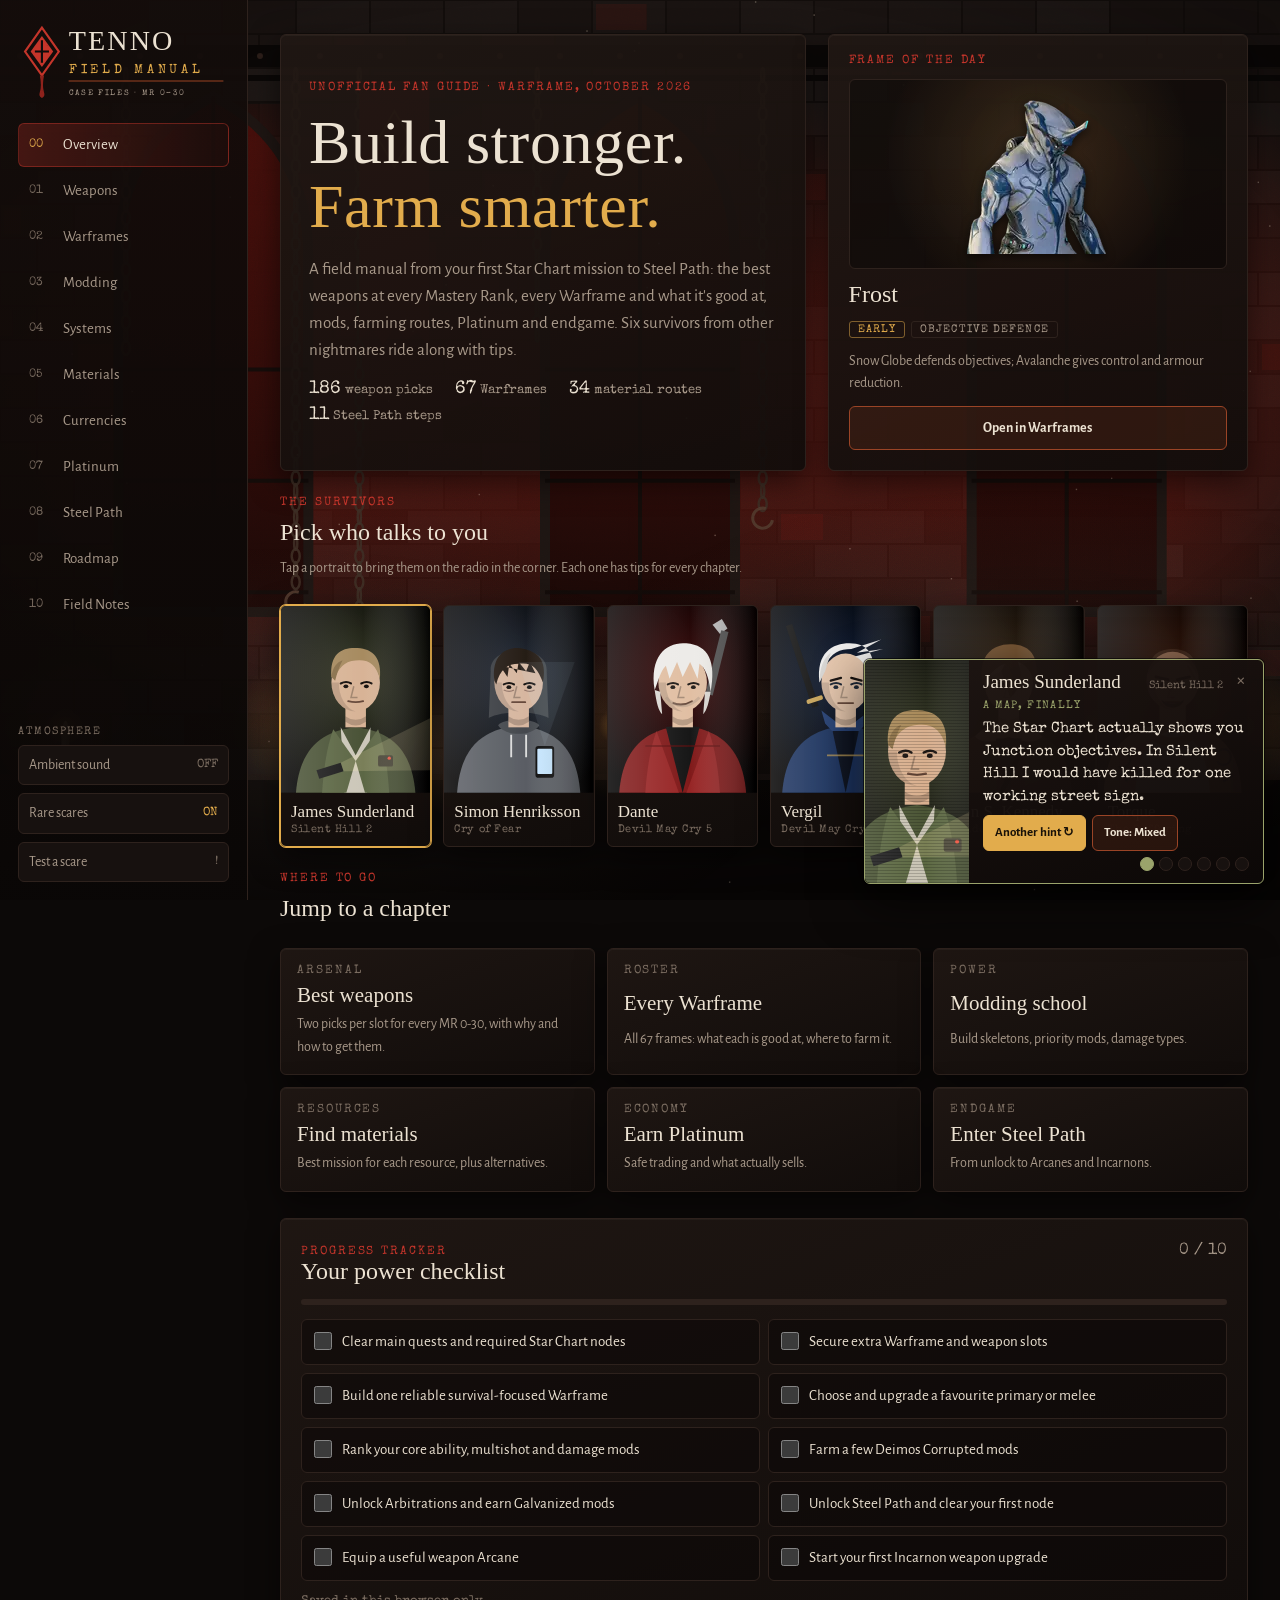
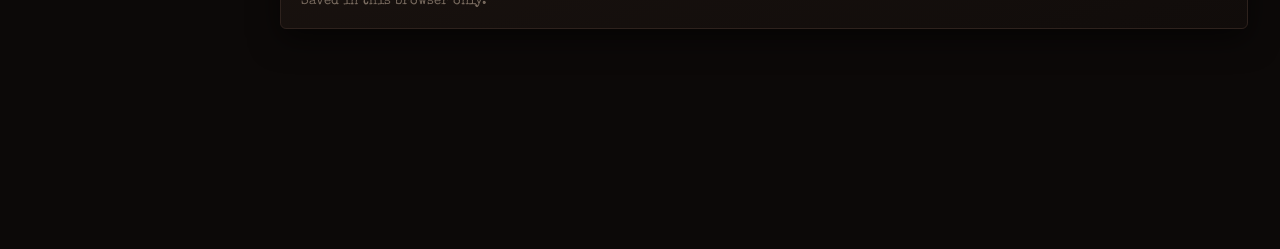
==== warframe-guide/tenno-field-manual.html @ d8891ba5 "Add Tenno Field Manual: horror-themed Warframe guide website Built from the "Warframe Best Weapon Sp" ====
<!doctype html>
<html lang="en">
<head>
<meta charset="utf-8">
<meta name="viewport" content="width=device-width, initial-scale=1, viewport-fit=cover">
<title>Tenno Field Manual</title>
<meta name="claude:viewport-fit-sides" content="cover">
<meta name="description" content="Unofficial horror-themed Warframe guide: best weapons for every Mastery Rank, every Warframe, modding, farming, Platinum and Steel Path, with tips from six survival-horror companions.">
<meta name="theme-color" content="#0c0908">
<link rel="preconnect" href="https://fonts.googleapis.com">
<link rel="preconnect" href="https://fonts.gstatic.com" crossorigin>
<link rel="stylesheet" href="https://fonts.googleapis.com/css2?family=Alegreya+Sans:wght@400;500;700&family=IM+Fell+English+SC&family=Special+Elite&display=swap">
<style>
/* Layout: a sanatorium case file. Fixed sidebar of chapter tabs on desktop, sticky chapter strip on phones,
   painted canvas room behind everything, and a companion "radio" in the bottom-right corner.
   Deliberately single-theme (dark horror), so every colour is set explicitly here. */
:root {
  color-scheme: dark;
  --void: #0c0908;          /* page ground */
  --ash: #17110f;           /* panels */
  --ash-2: #211814;         /* raised panels */
  --soot: #2e221d;          /* borders on panels */
  --bone: #ece2d2;          /* main text */
  --fog: #a8998a;           /* secondary text */
  --dim: #7b6d61;           /* captions */
  --rust: #9a4426;          /* structure, rules */
  --blood: #c4352b;         /* alarms, active states */
  --lamp: #e2ac4c;          /* flashlight amber: the one bold accent */
  --lamp-ink: #1a1208;      /* text on lamp */
  --shadow: rgba(0, 0, 0, .55);
  --display: "IM Fell English SC", "IM Fell English", Georgia, "Times New Roman", serif;
  --memo: "Special Elite", "Courier Prime", "Courier New", monospace;
  --body: "Alegreya Sans", "Gill Sans", "Trebuchet MS", system-ui, sans-serif;
  --radius: 6px;
  --side: 248px;
}

* { box-sizing: border-box; }
html { scroll-behavior: smooth; background: var(--void); }
body {
  margin: 0;
  background: var(--void);
  color: var(--bone);
  font: 16px/1.6 var(--body);
  -webkit-font-smoothing: antialiased;
  overflow-x: hidden;
}
body::before { content: ""; position: fixed; inset: 0 0 auto; height: env(safe-area-inset-top, 0px); z-index: 60; background: var(--void); }
a { color: var(--lamp); text-underline-offset: 3px; }
a:hover { color: var(--bone); }
button, input, select { font: inherit; color: inherit; }
button { cursor: pointer; }
:focus-visible { outline: 2px solid var(--lamp); outline-offset: 3px; }
h1, h2, h3 { text-wrap: balance; margin: 0; font-weight: 400; }
p { margin: 0; }
img { max-width: 100%; }

/* ---------- atmosphere layers ---------- */
#room { position: fixed; inset: 0; width: 100%; height: 100%; z-index: 0; display: block; }
.fog, .grain, .vignette { position: fixed; inset: 0; pointer-events: none; z-index: 1; }
.fog {
  background:
    radial-gradient(60% 35% at 20% 85%, rgba(150, 130, 115, .10), transparent 70%),
    radial-gradient(50% 30% at 80% 75%, rgba(150, 130, 115, .08), transparent 70%);
  animation: drift 38s ease-in-out infinite alternate;
}
.grain {
  opacity: .14; mix-blend-mode: overlay;
  background-image: url("data:image/svg+xml;utf8,<svg xmlns='http://www.w3.org/2000/svg' width='160' height='160'><filter id='n'><feTurbulence type='fractalNoise' baseFrequency='.85' numOctaves='3' stitchTiles='stitch'/></filter><rect width='160' height='160' filter='url(%23n)'/></svg>");
  animation: grain 1.2s steps(4) infinite;
}
.vignette { background: radial-gradient(120% 90% at 50% 40%, transparent 45%, rgba(0, 0, 0, .78) 100%); }
body[data-flicker="on"] .vignette { animation: flicker 9s infinite; }
@keyframes drift { from { transform: translateX(-3%); } to { transform: translateX(3%); } }
@keyframes grain { 0% { transform: translate(0, 0); } 25% { transform: translate(-6px, 4px); } 50% { transform: translate(5px, -5px); } 75% { transform: translate(-3px, -7px); } 100% { transform: translate(0, 0); } }
@keyframes flicker { 0%, 92%, 100% { opacity: 1; } 93% { opacity: .55; } 94% { opacity: 1; } 96% { opacity: .7; } }

/* ---------- shell ---------- */
.shell { position: relative; z-index: 2; min-height: 100vh; }
.sidebar {
  position: fixed; top: 0; bottom: 0; left: 0; width: var(--side); z-index: 30;
  padding: calc(22px + env(safe-area-inset-top, 0px)) 18px calc(18px + env(safe-area-inset-bottom, 0px)) max(18px, env(safe-area-inset-left, 0px));
  background: linear-gradient(180deg, rgba(20, 13, 11, .94), rgba(10, 7, 6, .96));
  border-right: 1px solid var(--soot);
  display: flex; flex-direction: column; gap: 18px; overflow-y: auto;
}
.logo { display: block; text-decoration: none; color: var(--bone); }
.logo svg { display: block; width: 100%; height: auto; }
.chapters { display: flex; flex-direction: column; gap: 2px; }
.chapter {
  display: grid; grid-template-columns: 26px 1fr; align-items: center; gap: 8px;
  padding: 9px 10px; border: 1px solid transparent; border-radius: var(--radius);
  background: transparent; color: var(--fog); text-align: left; font-size: 15px;
}
.chapter .no { font: 12px var(--memo); color: var(--dim); }
.chapter:hover { color: var(--bone); background: rgba(154, 68, 38, .12); }
.chapter[aria-current="page"] { color: var(--bone); background: linear-gradient(90deg, rgba(196, 53, 43, .28), rgba(196, 53, 43, .04)); border-color: rgba(196, 53, 43, .45); }
.chapter[aria-current="page"] .no { color: var(--lamp); }
.controls { margin-top: auto; display: grid; gap: 8px; }
.controls .label { font: 11px var(--memo); letter-spacing: .14em; text-transform: uppercase; color: var(--dim); }
.toggle {
  display: flex; justify-content: space-between; align-items: center; gap: 10px;
  padding: 8px 10px; border: 1px solid var(--soot); border-radius: var(--radius); background: var(--ash); color: var(--fog); font-size: 14px;
}
.toggle b { font: 12px var(--memo); color: var(--dim); }
.toggle[aria-pressed="true"] b { color: var(--lamp); }
.toggle:hover { border-color: var(--rust); color: var(--bone); }

.topbar { display: none; }
main {
  margin-left: var(--side);
  padding-block: 34px 220px;
  padding-left: max(32px, env(safe-area-inset-left, 0px));
  padding-right: max(32px, env(safe-area-inset-right, 0px));
}
.page { max-width: 1080px; margin: 0 auto; }
.view { display: grid; gap: 26px; animation: rise .35s ease both; }
.view[hidden] { display: none !important; }
@keyframes rise { from { opacity: .4; transform: translateY(6px); } to { opacity: 1; transform: none; } }

/* ---------- type ---------- */
.case { font: 12px var(--memo); letter-spacing: .16em; text-transform: uppercase; color: var(--blood); }
.title { font: 400 clamp(32px, 4.6vw, 52px)/1.04 var(--display); letter-spacing: .01em; }
.lede { max-width: 66ch; color: var(--fog); font-size: 17px; }
.head { display: grid; gap: 10px; }
h3.sub { font: 400 24px/1.15 var(--display); }
.memo { font-family: var(--memo); }
.muted { color: var(--fog); }
.small { font-size: 14px; }

/* ---------- surfaces ---------- */
.panel {
  background: linear-gradient(160deg, rgba(33, 24, 20, .92), rgba(18, 13, 11, .94));
  border: 1px solid var(--soot); border-radius: var(--radius);
  box-shadow: 0 10px 30px var(--shadow), inset 0 1px 0 rgba(255, 240, 220, .04);
}
.note {
  padding: 14px 16px; border-left: 3px solid var(--blood); background: rgba(196, 53, 43, .09); color: var(--bone);
  border-radius: 0 var(--radius) var(--radius) 0; font-size: 15px;
}
.note b { color: var(--lamp); font-weight: 600; }
.grid { display: grid; gap: 14px; grid-template-columns: repeat(auto-fill, minmax(min(100%, 300px), 1fr)); }
.grid.two { grid-template-columns: repeat(auto-fill, minmax(min(100%, 420px), 1fr)); }
.card { padding: 18px; display: grid; gap: 8px; align-content: start; min-width: 0; }
.card h3 { font: 400 21px/1.2 var(--display); }
.card p { color: var(--fog); font-size: 15px; }
.card p b { color: var(--bone); font-weight: 600; }
.chip {
  justify-self: start; display: inline-block; padding: 2px 8px; border: 1px solid var(--soot); border-radius: 3px;
  font: 11px var(--memo); letter-spacing: .1em; text-transform: uppercase; color: var(--fog); white-space: nowrap;
}
.chip.lamp { border-color: rgba(226, 172, 76, .5); color: var(--lamp); }
.chip.blood { border-color: rgba(196, 53, 43, .6); color: #f08a7f; }
.card-top { display: flex; gap: 12px; align-items: center; min-width: 0; }
.card-top > div { min-width: 0; display: grid; gap: 4px; }
.art {
  flex: none; width: 64px; height: 64px; border-radius: var(--radius); display: grid; place-items: center;
  background: radial-gradient(circle at 50% 40%, rgba(226, 172, 76, .14), rgba(0, 0, 0, .35) 70%); border: 1px solid var(--soot); overflow: hidden;
}
.art img { width: 100%; height: 100%; object-fit: contain; filter: drop-shadow(0 3px 5px rgba(0, 0, 0, .6)); }
.art .glyph { font: 26px var(--display); color: var(--lamp); }
.art.big { width: 92px; height: 92px; }
details { border-top: 1px dashed var(--soot); padding-top: 8px; }
summary { cursor: pointer; color: var(--lamp); font: 13px var(--memo); letter-spacing: .06em; list-style: none; display: flex; justify-content: space-between; }
summary::-webkit-details-marker { display: none; }
summary::after { content: "+"; color: var(--fog); }
details[open] summary::after { content: "−"; }
details p { margin-top: 8px; }

/* ---------- toolbars ---------- */
.toolbar { display: flex; flex-wrap: wrap; gap: 10px; align-items: center; }
.search, .select {
  min-height: 44px; padding: 10px 12px; border-radius: var(--radius); border: 1px solid var(--soot);
  background: rgba(10, 7, 6, .85); color: var(--bone); outline: none;
}
.search { flex: 1 1 260px; min-width: 0; }
.search::placeholder { color: var(--dim); }
.search:focus, .select:focus { border-color: var(--lamp); }
.btn {
  min-height: 44px; padding: 9px 14px; border-radius: var(--radius); border: 1px solid var(--rust);
  background: rgba(154, 68, 38, .18); color: var(--bone); font-weight: 600; font-size: 14px;
}
.btn:hover { background: rgba(154, 68, 38, .32); }
.btn.on, .btn.primary { background: var(--lamp); border-color: var(--lamp); color: var(--lamp-ink); }
.pills { display: flex; flex-wrap: wrap; gap: 6px; }
.pill { min-height: 34px; padding: 4px 11px; border-radius: 3px; border: 1px solid var(--soot); background: var(--ash); color: var(--fog); font-size: 14px; }
.pill[aria-pressed="true"] { background: var(--blood); border-color: var(--blood); color: var(--bone); }
.status { font: 13px var(--memo); color: var(--dim); }

/* ---------- home ---------- */
.hero { display: grid; grid-template-columns: minmax(0, 1.25fr) minmax(0, 1fr); gap: 22px; align-items: stretch; }
.hero-copy { padding: 28px; display: grid; gap: 16px; align-content: center; }
.hero-copy .title { font-size: clamp(36px, 5.2vw, 62px); }
.hero-copy .title em { font-style: normal; color: var(--lamp); }
.facts { display: flex; flex-wrap: wrap; gap: 8px 22px; font: 13px var(--memo); color: var(--fog); }
.facts b { color: var(--bone); font-weight: 400; font-size: 18px; margin-right: 4px; }
.featured { padding: 20px; display: grid; gap: 12px; align-content: start; position: relative; overflow: hidden; }
.featured .art { width: 100%; height: 190px; }
.featured .art img { width: auto; height: auto; max-width: 170px; max-height: 170px; }
.cast { display: grid; grid-template-columns: repeat(6, minmax(0, 1fr)); gap: 12px; }
.cast-card { padding: 0; overflow: hidden; display: grid; text-align: left; border-radius: var(--radius); }
.cast-card svg { display: block; width: 100%; height: auto; aspect-ratio: 4 / 5; filter: saturate(.85) contrast(1.05); transition: filter .2s, transform .2s; }
.cast-card:hover svg { filter: saturate(1.1) contrast(1.1); }
.cast-card[aria-pressed="true"] { border-color: var(--lamp); box-shadow: 0 0 0 1px var(--lamp), 0 10px 30px var(--shadow); }
.cast-card .who { padding: 9px 10px 11px; display: grid; gap: 2px; }
.cast-card .who b { font: 400 17px/1.15 var(--display); color: var(--bone); }
.cast-card .who span { font: 11px var(--memo); color: var(--dim); letter-spacing: .05em; }
.quick { display: grid; grid-template-columns: repeat(3, minmax(0, 1fr)); gap: 12px; }
.quick button { text-align: left; padding: 16px; display: grid; gap: 6px; color: var(--bone); }
.quick button:hover { border-color: var(--rust); }
.quick .case { color: var(--dim); }
.quick b { font: 400 21px/1.15 var(--display); }
.quick span:last-child { color: var(--fog); font-size: 14px; }
.checklist { padding: 20px; display: grid; gap: 14px; }
.check-head { display: flex; justify-content: space-between; gap: 12px; align-items: baseline; flex-wrap: wrap; }
.meter { height: 6px; background: var(--soot); border-radius: 3px; overflow: hidden; }
.meter i { display: block; height: 100%; width: 0; background: linear-gradient(90deg, var(--blood), var(--lamp)); transition: width .25s; }
.tasks { display: grid; grid-template-columns: repeat(2, minmax(0, 1fr)); gap: 8px; }
.task { display: flex; gap: 10px; align-items: flex-start; padding: 10px 12px; border: 1px solid var(--soot); border-radius: var(--radius); background: rgba(10, 7, 6, .5); font-size: 15px; cursor: pointer; }
.task input { accent-color: var(--blood); width: 18px; height: 18px; margin: 2px 0 0; flex: none; }
.task.done span { color: var(--dim); text-decoration: line-through; }

/* ---------- weapons ---------- */
.mr-strip { display: flex; gap: 5px; overflow-x: auto; padding-bottom: 6px; scrollbar-width: thin; }
.mr {
  flex: none; min-width: 42px; min-height: 40px; border-radius: 3px; border: 1px solid var(--soot); background: var(--ash);
  color: var(--fog); font: 14px var(--memo); font-variant-numeric: tabular-nums;
}
.mr.endgame { border-style: dashed; }
.mr[aria-pressed="true"] { background: var(--lamp); color: var(--lamp-ink); border-color: var(--lamp); }
.rank { display: grid; gap: 16px; }
.rank + .rank { padding-top: 22px; border-top: 1px solid var(--soot); }
.rank-head { display: flex; align-items: baseline; gap: 14px; flex-wrap: wrap; }
.rank-head .title { font-size: clamp(28px, 3.5vw, 40px); }
.slots { display: grid; grid-template-columns: repeat(3, minmax(0, 1fr)); gap: 14px; }
.slot { display: grid; gap: 10px; align-content: start; min-width: 0; }
.slot > .case { color: var(--lamp); }
.why { padding: 10px 12px; border-left: 2px solid var(--lamp); background: rgba(226, 172, 76, .07); border-radius: 0 4px 4px 0; font-size: 14px; color: var(--bone); }
.why b { font: 11px var(--memo); letter-spacing: .1em; color: var(--lamp); display: block; margin-bottom: 2px; }
.wmr { font: 12px var(--memo); color: var(--dim); font-variant-numeric: tabular-nums; }

/* ---------- lists ---------- */
.steps { display: grid; gap: 12px; counter-reset: step; }
.step { display: grid; grid-template-columns: 52px minmax(0, 1fr); gap: 14px; padding: 16px 18px; }
.step::before { counter-increment: step; content: counter(step, decimal-leading-zero); font: 400 30px/1 var(--display); color: var(--blood); }
.step > div { display: grid; gap: 6px; min-width: 0; }
.step h3 { font: 400 21px/1.2 var(--display); }
.step p { color: var(--fog); }
.step .tip { font: 13px var(--memo); color: var(--lamp); }
ol.build { margin: 0; padding-left: 20px; color: var(--fog); font-size: 15px; display: grid; gap: 4px; }
.table-wrap { overflow-x: auto; }
table { border-collapse: collapse; width: 100%; font-size: 15px; }
th, td { text-align: left; padding: 10px 12px; border-bottom: 1px solid var(--soot); vertical-align: top; }
th { font: 12px var(--memo); letter-spacing: .1em; text-transform: uppercase; color: var(--dim); font-weight: 400; }
td b { color: var(--bone); font-weight: 600; }
.empty { padding: 24px; text-align: center; color: var(--fog); font-family: var(--memo); }

/* ---------- companion radio ---------- */
.radio {
  position: fixed; z-index: 50;
  right: calc(16px + env(safe-area-inset-right, 0px)); bottom: calc(16px + env(safe-area-inset-bottom, 0px));
  width: min(400px, calc(100vw - 32px));
  display: grid; grid-template-columns: 104px minmax(0, 1fr); gap: 0;
  background: linear-gradient(160deg, rgba(30, 21, 18, .97), rgba(12, 8, 7, .98));
  border: 1px solid var(--accent, var(--rust)); border-radius: var(--radius);
  box-shadow: 0 18px 50px rgba(0, 0, 0, .7), 0 0 0 1px rgba(0, 0, 0, .6);
  overflow: hidden; transition: border-color .3s;
}
.radio .face { position: relative; background: var(--void); }
.radio .face svg { display: block; width: 100%; height: 100%; object-fit: cover; }
.radio .face::after { content: ""; position: absolute; inset: 0; background: repeating-linear-gradient(0deg, rgba(0, 0, 0, .18) 0 1px, transparent 1px 3px); pointer-events: none; }
.radio .body { padding: 12px 14px 12px; display: grid; gap: 7px; min-width: 0; }
.radio .who { padding-right: 26px; display: flex; justify-content: space-between; gap: 8px; align-items: baseline; }
.radio .who b { font: 400 19px/1.1 var(--display); color: var(--bone); }
.radio .who span { font: 11px var(--memo); color: var(--dim); white-space: nowrap; }
.radio .tag { font: 11px var(--memo); letter-spacing: .12em; color: var(--accent, var(--lamp)); }
.radio .line { font: 15px/1.5 var(--memo); color: var(--bone); min-height: 4.5em; }
.radio .row { display: flex; gap: 6px; align-items: center; flex-wrap: wrap; }
.radio .btn { min-height: 36px; padding: 6px 11px; font-size: 13px; }
.radio .dots { display: flex; gap: 5px; margin-left: auto; }
.radio .dot { width: 14px; height: 14px; border-radius: 50%; border: 1px solid var(--soot); background: var(--ash); padding: 0; }
.radio .dot[aria-pressed="true"] { background: var(--accent, var(--lamp)); border-color: var(--accent, var(--lamp)); }
.radio .hide { position: absolute; top: 6px; right: 8px; width: 28px; height: 28px; border: 0; background: transparent; color: var(--dim); font-size: 20px; line-height: 1; padding: 0; }
.radio .hide:hover { color: var(--bone); }
.radio.closed { width: auto; grid-template-columns: 56px; }
.radio.closed .body { display: none; }
.radio.closed .face { height: 70px; cursor: pointer; }
.radio.closed .hide { display: none; }
.radio.talk .face svg { animation: talk .35s ease 2; }
@keyframes talk { 50% { transform: translateY(-2px); } }

/* ---------- scare ---------- */
.scare {
  position: fixed; inset: 0; z-index: 90; display: grid; place-items: center; text-align: center; padding: 24px;
  background: radial-gradient(circle, rgba(120, 10, 8, .55), rgba(0, 0, 0, .96) 70%);
  pointer-events: none; opacity: 0;
}
.scare.go { animation: scare 1.5s ease forwards; }
.scare p { font: 400 clamp(26px, 5vw, 54px)/1.1 var(--display); color: var(--bone); text-shadow: 3px 0 var(--blood), -3px 0 rgba(0, 160, 255, .35); max-width: 18ch; }
@keyframes scare { 0% { opacity: 0; } 8% { opacity: 1; transform: scale(1.04); } 14% { opacity: .2; } 20% { opacity: 1; } 75% { opacity: 1; } 100% { opacity: 0; } }

/* ---------- responsive ---------- */
@media (max-width: 1180px) {
  .cast { grid-template-columns: repeat(3, minmax(0, 1fr)); }
  .slots { grid-template-columns: minmax(0, 1fr); }
  .slot { grid-template-columns: repeat(auto-fill, minmax(min(100%, 300px), 1fr)); }
  .slot > .case { grid-column: 1 / -1; }
}
@media (max-width: 960px) {
  :root { --side: 0px; }
  .sidebar { display: none; }
  .topbar {
    display: grid; gap: 10px; position: sticky; top: env(safe-area-inset-top, 0px); z-index: 30;
    padding-block: 10px 8px; padding-left: max(16px, env(safe-area-inset-left, 0px)); padding-right: max(16px, env(safe-area-inset-right, 0px));
    background: rgba(12, 9, 8, .94); border-bottom: 1px solid var(--soot); backdrop-filter: blur(8px);
  }
  .topbar .bar { display: flex; justify-content: space-between; align-items: center; gap: 10px; }
  .topbar .logo { width: 190px; }
  .topbar .mini { display: flex; gap: 6px; }
  .topbar .mini .toggle { padding: 6px 8px; font-size: 12px; }
  .strip { display: flex; gap: 4px; overflow-x: auto; scrollbar-width: none; }
  .strip::-webkit-scrollbar { display: none; }
  .strip .chapter { flex: none; grid-template-columns: auto; padding: 7px 11px; font-size: 14px; }
  .strip .chapter .no { display: none; }
  main { padding-block: 22px 250px; padding-left: max(16px, env(safe-area-inset-left, 0px)); padding-right: max(16px, env(safe-area-inset-right, 0px)); }
  .hero { grid-template-columns: minmax(0, 1fr); }
  .quick { grid-template-columns: repeat(2, minmax(0, 1fr)); }
  .tasks { grid-template-columns: minmax(0, 1fr); }
}
@media (max-width: 560px) {
  body { font-size: 15px; }
  .hero-copy { padding: 20px; }
  .cast { grid-template-columns: repeat(3, minmax(0, 1fr)); gap: 8px; }
  .cast-card .who span { display: none; }
  .cast-card .who b { font-size: 14px; }
  .quick { grid-template-columns: minmax(0, 1fr); }
  .step { grid-template-columns: minmax(0, 1fr); gap: 4px; }
  .radio { grid-template-columns: 72px minmax(0, 1fr); right: calc(10px + env(safe-area-inset-right, 0px)); bottom: calc(10px + env(safe-area-inset-bottom, 0px)); width: calc(100vw - 20px); }
  .radio .line { font-size: 13.5px; min-height: 0; }
  .radio .dots { display: none; }
  .radio.closed { width: auto; }
}
@media (prefers-reduced-motion: reduce) {
  *, *::before, *::after { animation: none !important; transition: none !important; scroll-behavior: auto !important; }
}
</style>
</head>
<body>
<canvas id="room" aria-hidden="true"></canvas>
<div class="fog" aria-hidden="true"></div>
<div class="grain" aria-hidden="true"></div>
<div class="vignette" aria-hidden="true"></div>

<svg width="0" height="0" style="position:absolute" aria-hidden="true">
  <defs>
    <filter id="distress" x="-5%" y="-5%" width="110%" height="110%">
      <feTurbulence type="fractalNoise" baseFrequency=".9" numOctaves="2" seed="4" result="n"/>
      <feDisplacementMap in="SourceGraphic" in2="n" scale="1.6" result="d"/>
      <feTurbulence type="fractalNoise" baseFrequency="2.2" numOctaves="1" seed="9" result="speck"/>
      <feColorMatrix in="speck" type="matrix" values="0 0 0 0 0  0 0 0 0 0  0 0 0 0 0  0 0 0 -1.1 1.75" result="mask"/>
      <feComposite in="d" in2="mask" operator="in"/>
    </filter>
    <symbol id="logo" viewBox="0 0 300 118">
      <g filter="url(#distress)">
        <path d="M34 8 L58 42 L34 76 L10 42 Z" fill="none" stroke="#c4352b" stroke-width="3"/>
        <path d="M34 20 L50 42 L34 64 L18 42 Z" fill="#c4352b"/>
        <path d="M34 26 L34 58 M24 42 L44 42" stroke="#0c0908" stroke-width="3"/>
        <path d="M31 76 q3 14 0 24 q-2 6 3 8 q5 -2 3 -8 q-3 -10 0 -24z" fill="#8f231c"/>
        <text x="72" y="40" fill="#ece2d2" font-family="IM Fell English SC, Georgia, serif" font-size="40" letter-spacing="3">TENNO</text>
        <text x="72" y="72" fill="#e2ac4c" font-family="Special Elite, Courier New, monospace" font-size="18.5" letter-spacing="5.5">FIELD MANUAL</text>
        <path d="M72 84 H292" stroke="#9a4426" stroke-width="1.5"/>
        <text x="72" y="104" fill="#a8998a" font-family="Special Elite, Courier New, monospace" font-size="11" letter-spacing="2.4">CASE FILES · MR 0–30</text>
      </g>
    </symbol>
  </defs>
</svg>

<div class="shell">
  <aside class="sidebar" aria-label="Chapters">
    <a class="logo" href="#home" aria-label="Tenno Field Manual home"><svg viewBox="0 0 300 118" role="img" aria-label="Tenno Field Manual"><use href="#logo"/></svg></a>
    <nav class="chapters" id="chapters" aria-label="Guide chapters"></nav>
    <div class="controls">
      <span class="label">Atmosphere</span>
      <button class="toggle" type="button" data-toggle="ambience" aria-pressed="false">Ambient sound <b>OFF</b></button>
      <button class="toggle" type="button" data-toggle="scares" aria-pressed="true">Rare scares <b>ON</b></button>
      <button class="toggle" type="button" data-toggle="test">Test a scare <b>!</b></button>
    </div>
  </aside>

  <header class="topbar">
    <div class="bar">
      <a class="logo" href="#home" aria-label="Tenno Field Manual home"><svg viewBox="0 0 300 118" role="img" aria-label="Tenno Field Manual"><use href="#logo"/></svg></a>
      <div class="mini">
        <button class="toggle" type="button" data-toggle="ambience" aria-pressed="false" aria-label="Ambient sound">Sound <b>OFF</b></button>
        <button class="toggle" type="button" data-toggle="scares" aria-pressed="true" aria-label="Rare scares">Scares <b>ON</b></button>
      </div>
    </div>
    <nav class="strip" id="strip" aria-label="Guide chapters"></nav>
  </header>

  <main><div class="page" id="page"></div></main>
</div>

<aside class="radio" id="radio" aria-label="Companion tips">
  <div class="face" id="r-face" role="button"></div>
  <div class="body">
    <button class="hide" id="r-hide" type="button" aria-label="Hide companion tips">×</button>
    <div class="who"><b id="r-name"></b><span id="r-game"></span></div>
    <div class="tag" id="r-tag"></div>
    <p class="line" id="r-line" aria-live="polite"></p>
    <div class="row">
      <button class="btn primary" id="r-next" type="button">Another hint ↻</button>
      <button class="btn" id="r-tone" type="button">Tone: Mixed</button>
      <div class="dots" id="r-dots" role="group" aria-label="Choose companion"></div>
    </div>
  </div>
</aside>
<div class="scare" id="scare" aria-hidden="true"><p></p></div>

<noscript><p style="position:relative;z-index:5;padding:24px;color:#ece2d2">This guide needs JavaScript for its chapters and search.</p></noscript>
<script>
/* Item art, downscaled to 160px WebP and embedded so the guide works offline.
   Source: cdn.warframestat.us (community @wfcd/items image set). Regenerate with tools/build_art.py. */
"use strict";
const ART = {"Adaptation":"[data-uri]","Afuris Prime":"[data-uri]","Aklex Prime":"[data-uri]","Akmagnus Prime":"[data-uri]","Aksomati":"[data-uri]","Aksomati Prime":"[data-uri]","Akstiletto Prime":"[data-uri]","Alloy Plate":"[data-uri]","Amprex":"[data-uri]","Angstrum":"[data-uri]","Arca Plasmor":"[data-uri]","Arcane Energize":"[data-uri]","Archon Shard":"[data-uri]","Argon Crystal":"[data-uri]","Ash":"[data-uri]","Atlas":"[data-uri]","Atomos":"[data-uri]","Atterax":"[data-uri]","Aya":"[data-uri]","Banshee":"[data-uri]","Baruuk":"[data-uri]","Baza":"[data-uri]","Blind Rage":"[data-uri]","Bo":"[data-uri]","Boar Prime":"[data-uri]","Boltor":"[data-uri]","Brakk":"[data-uri]","Braton":"[data-uri]","Bronco":"[data-uri]","Bubonico":"[data-uri]","Burston Prime":"[data-uri]","Caliban":"[data-uri]","Cassowar":"[data-uri]","Catabolyst":"[data-uri]","Cedo":"[data-uri]","Ceramic Dagger":"[data-uri]","Cerata":"[data-uri]","Cetus Wisp":"[data-uri]","Chroma":"[data-uri]","Citrine":"[data-uri]","Condition Overload":"[data-uri]","Control Module":"[data-uri]","Corrupted Holokey":"[data-uri]","Corufell Prime":"[data-uri]","Critical Delay":"[data-uri]","Cryotic":"[data-uri]","Cyte-09":"[data-uri]","Dagath":"[data-uri]","Dante":"[data-uri]","Detonite Injector":"[data-uri]","Dragon Nikana":"[data-uri]","Dread":"[data-uri]","Dual Ichor":"[data-uri]","Dual Toxocyst":"[data-uri]","Ember":"[data-uri]","Endojackpotbundle":"[data-uri]","Entrati Lanthorn":"[data-uri]","Epitaph":"[data-uri]","Epitaph Prime":"[data-uri]","Equinox":"[data-uri]","Excalibur":"[data-uri]","Excalibur Umbra":"[data-uri]","Falcor":"[data-uri]","Felarx":"[data-uri]","Ferrite":"[data-uri]","Fieldron":"[data-uri]","Fish Oil":"[data-uri]","Follie":"[data-uri]","Frost":"[data-uri]","Fulmin":"[data-uri]","Fulmin Prime":"[data-uri]","Furis":"[data-uri]","Galatine":"[data-uri]","Galatine Prime":"[data-uri]","Gallium":"[data-uri]","Galvanized Aptitude":"[data-uri]","Galvanized Chamber":"[data-uri]","Gammacor":"[data-uri]","Gara":"[data-uri]","Garuda":"[data-uri]","Gauss":"[data-uri]","Glaive":"[data-uri]","Glaive Prime":"[data-uri]","Gorgon":"[data-uri]","Gram":"[data-uri]","Grendel":"[data-uri]","Guandao":"[data-uri]","Guandao Prime":"[data-uri]","Gyre":"[data-uri]","Harrow":"[data-uri]","Hek":"[data-uri]","Hexenon":"[data-uri]","Hildryn":"[data-uri]","Hirudo":"[data-uri]","Hunter Munitions":"[data-uri]","Hydroid":"[data-uri]","Ignis":"[data-uri]","Ignis Wraith":"[data-uri]","Inaros":"[data-uri]","Innodem":"[data-uri]","Intact Sentient Core":"[data-uri]","Intensify":"[data-uri]","Ivara":"[data-uri]","Jade":"[data-uri]","Jat Kusar":"[data-uri]","Karak":"[data-uri]","Khora":"[data-uri]","Koumei":"[data-uri]","Kronen Prime":"[data-uri]","Kullervo":"[data-uri]","Kulstar":"[data-uri]","Kunai":"[data-uri]","Kuva":"[data-uri]","Kuva Bramma":"[data-uri]","Kuva Nukor":"[data-uri]","Laetum":"[data-uri]","Lato":"[data-uri]","Lavos":"[data-uri]","Lesion":"[data-uri]","Lex":"[data-uri]","Limbo":"[data-uri]","Loki":"[data-uri]","Mag":"[data-uri]","Magistar":"[data-uri]","Marelok":"[data-uri]","Mesa":"[data-uri]","Mirage":"[data-uri]","Morphics":"[data-uri]","Mother Token":"[data-uri]","Mutagen Mass":"[data-uri]","Mutagen Sample":"[data-uri]","Nano Spores":"[data-uri]","Narin":"[data-uri]","Narrow Minded":"[data-uri]","Necrathene":"[data-uri]","Nekros":"[data-uri]","Neural Sensors":"[data-uri]","Neurodes":"[data-uri]","Nezha":"[data-uri]","Nidus":"[data-uri]","Nightwave":"[data-uri]","Nightwave <Reputation_small> Standing":"[data-uri]","Nikana Prime":"[data-uri]","Nokko":"[data-uri]","Nova":"[data-uri]","Nukor":"[data-uri]","Nyx":"[data-uri]","Oberon":"[data-uri]","Octavia":"[data-uri]","Ocucor":"[data-uri]","Oraxia":"[data-uri]","Orokin Cell":"[data-uri]","Orokin Ducats":"[data-uri]","Orthos":"[data-uri]","Overextended":"[data-uri]","Oxium":"[data-uri]","Paris":"[data-uri]","Pathos Clamp":"[data-uri]","Phantasma":"[data-uri]","Phenmor":"[data-uri]","Plastids":"[data-uri]","Point Strike":"[data-uri]","Polymer Bundle":"[data-uri]","Praedos":"[data-uri]","Primary Arcane Adapter":"[data-uri]","Protea":"[data-uri]","Pyrana Prime":"[data-uri]","Qorvex":"[data-uri]","Revenant":"[data-uri]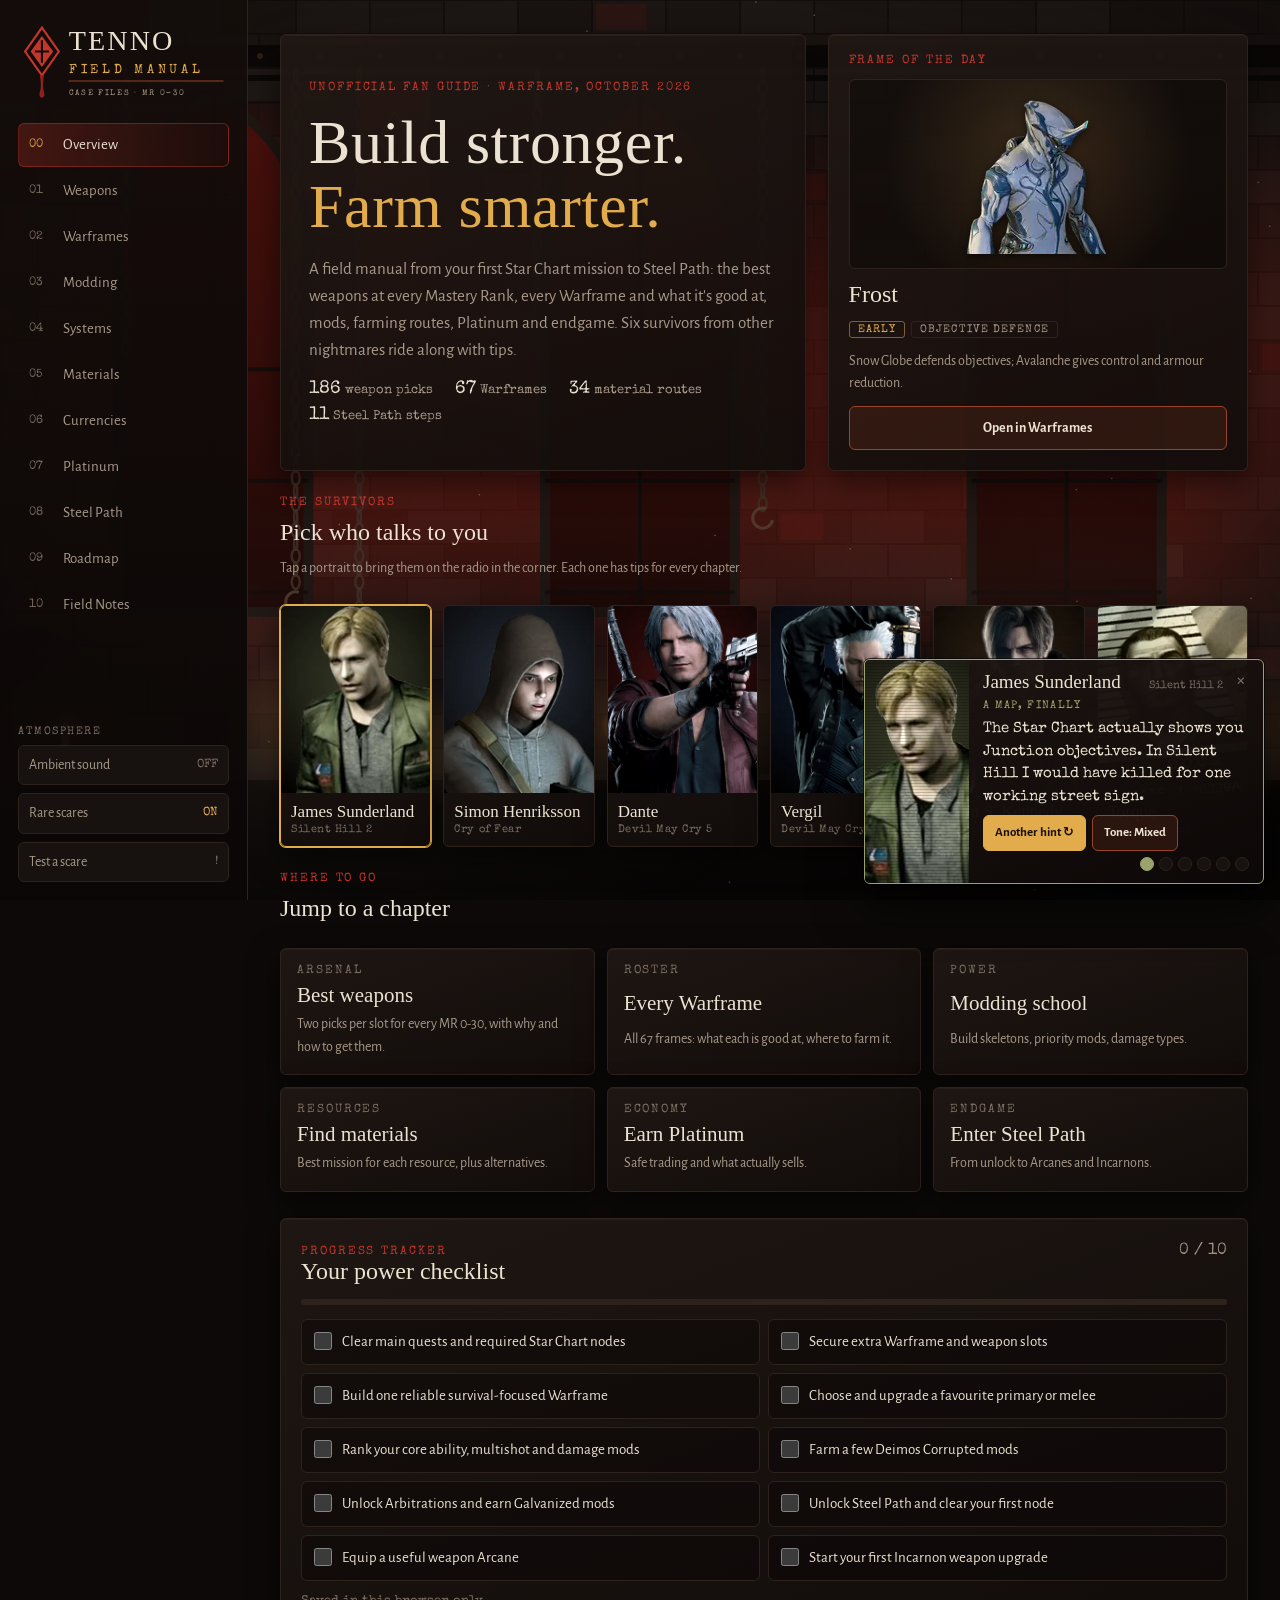
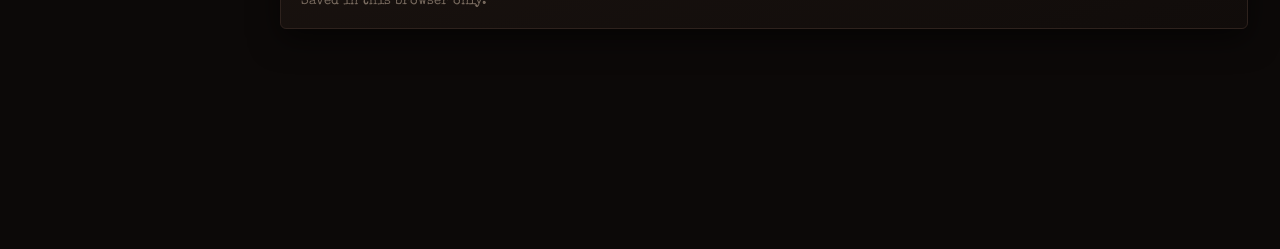
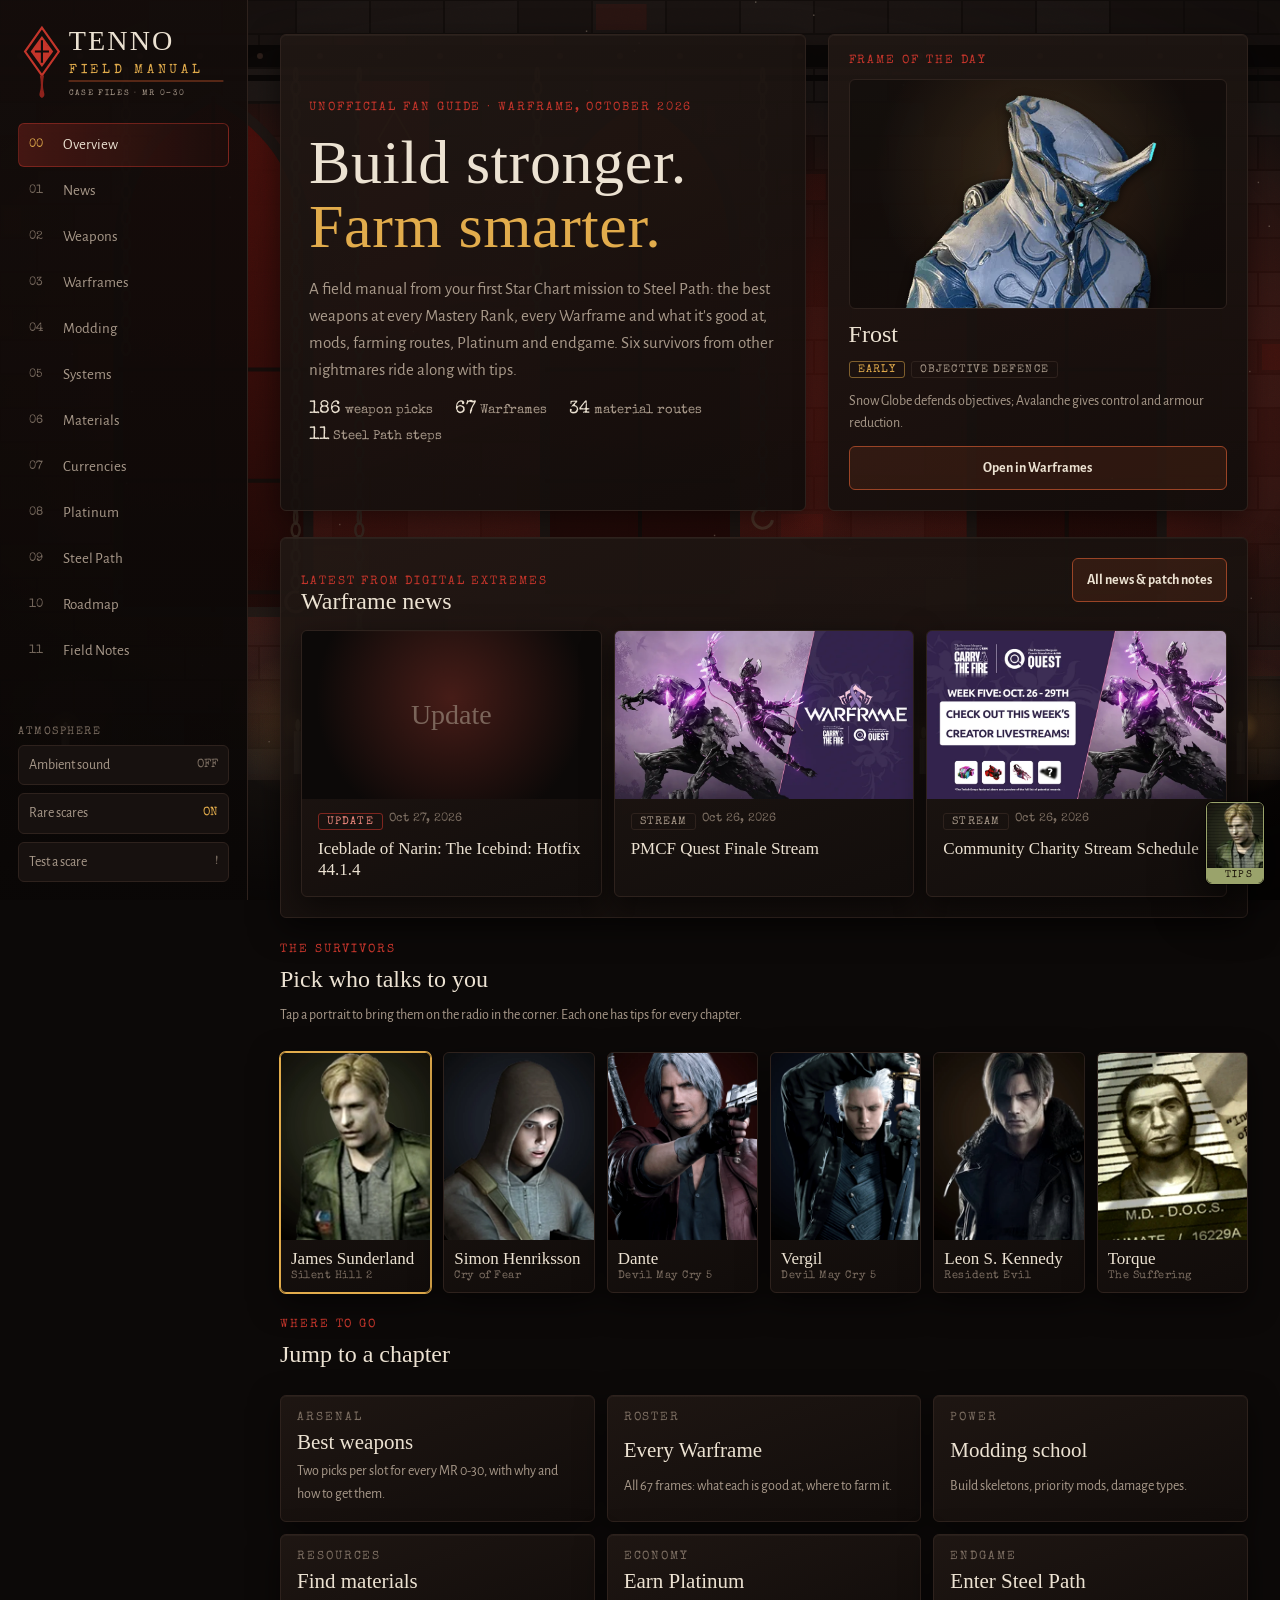
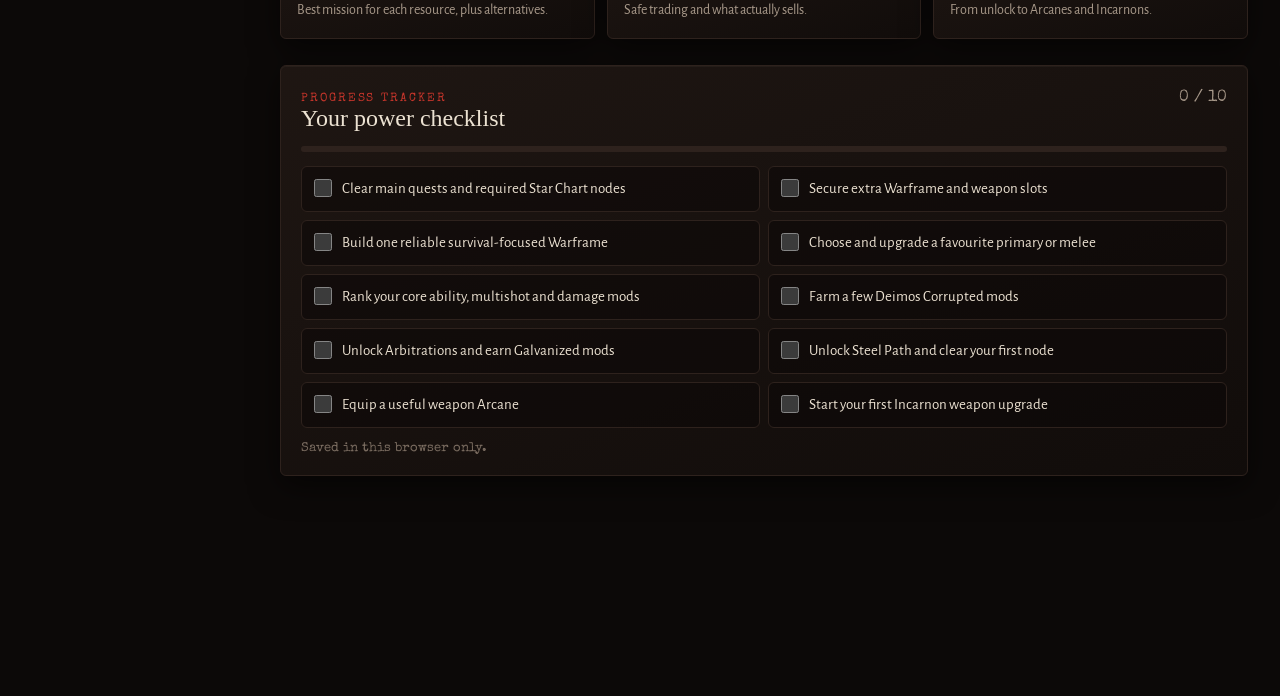
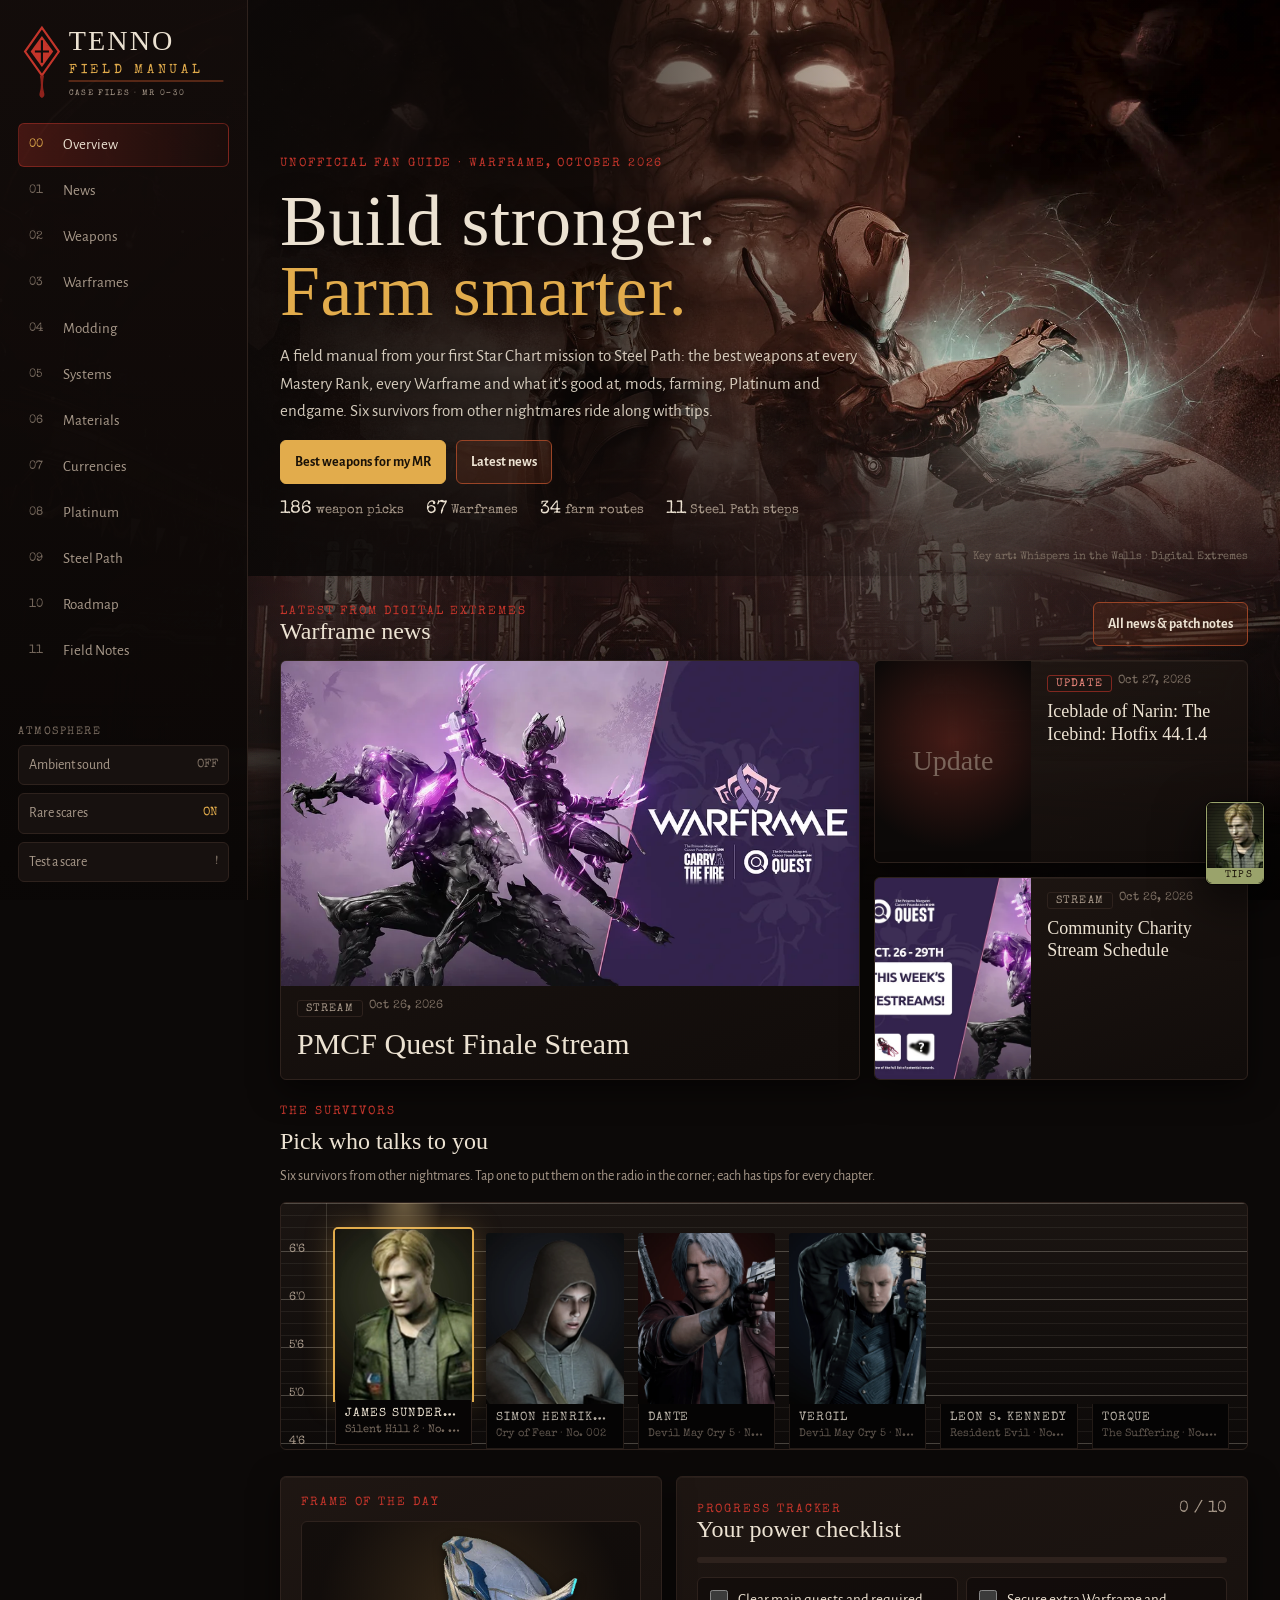
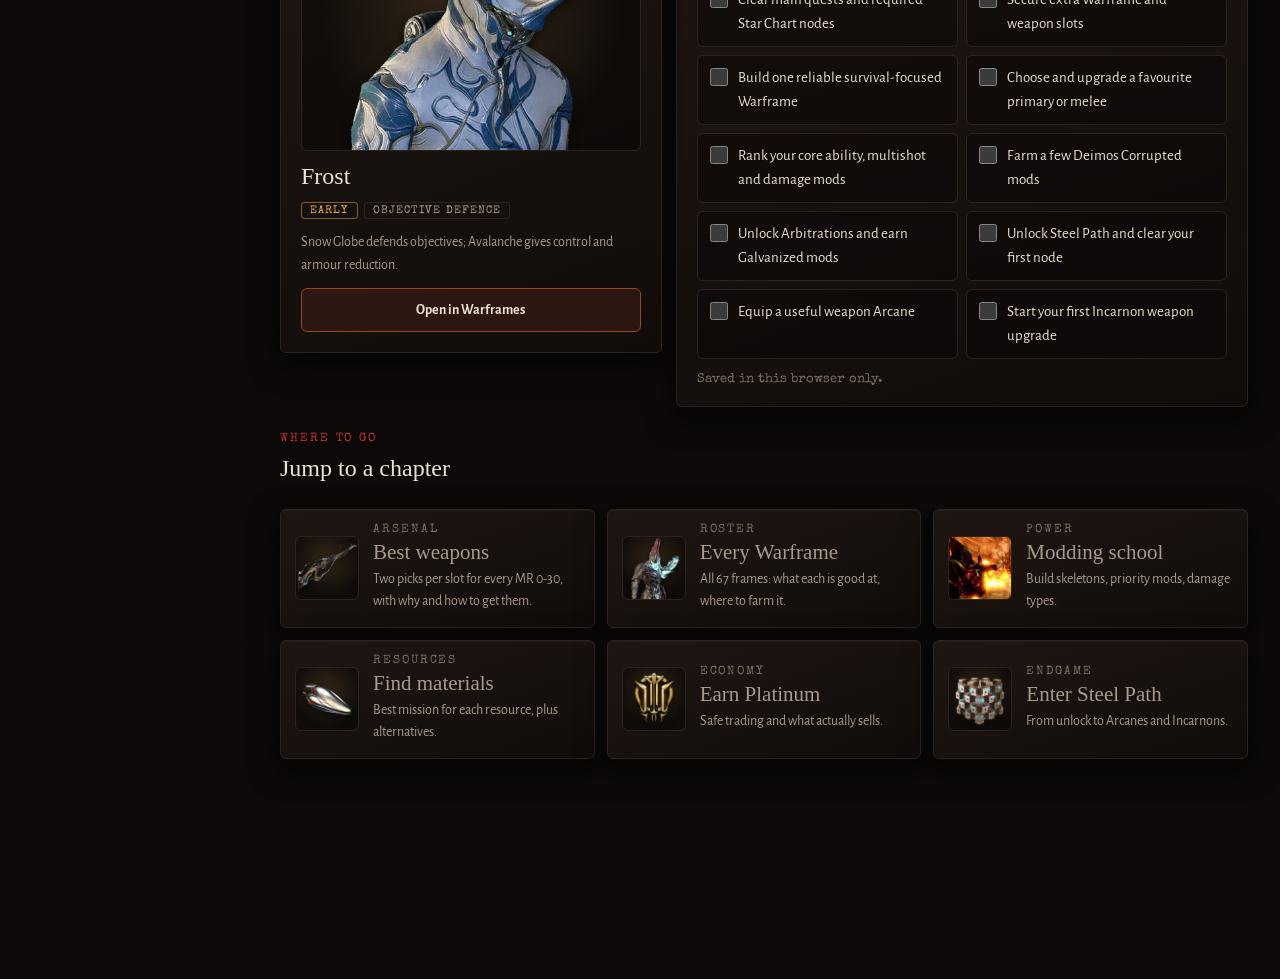
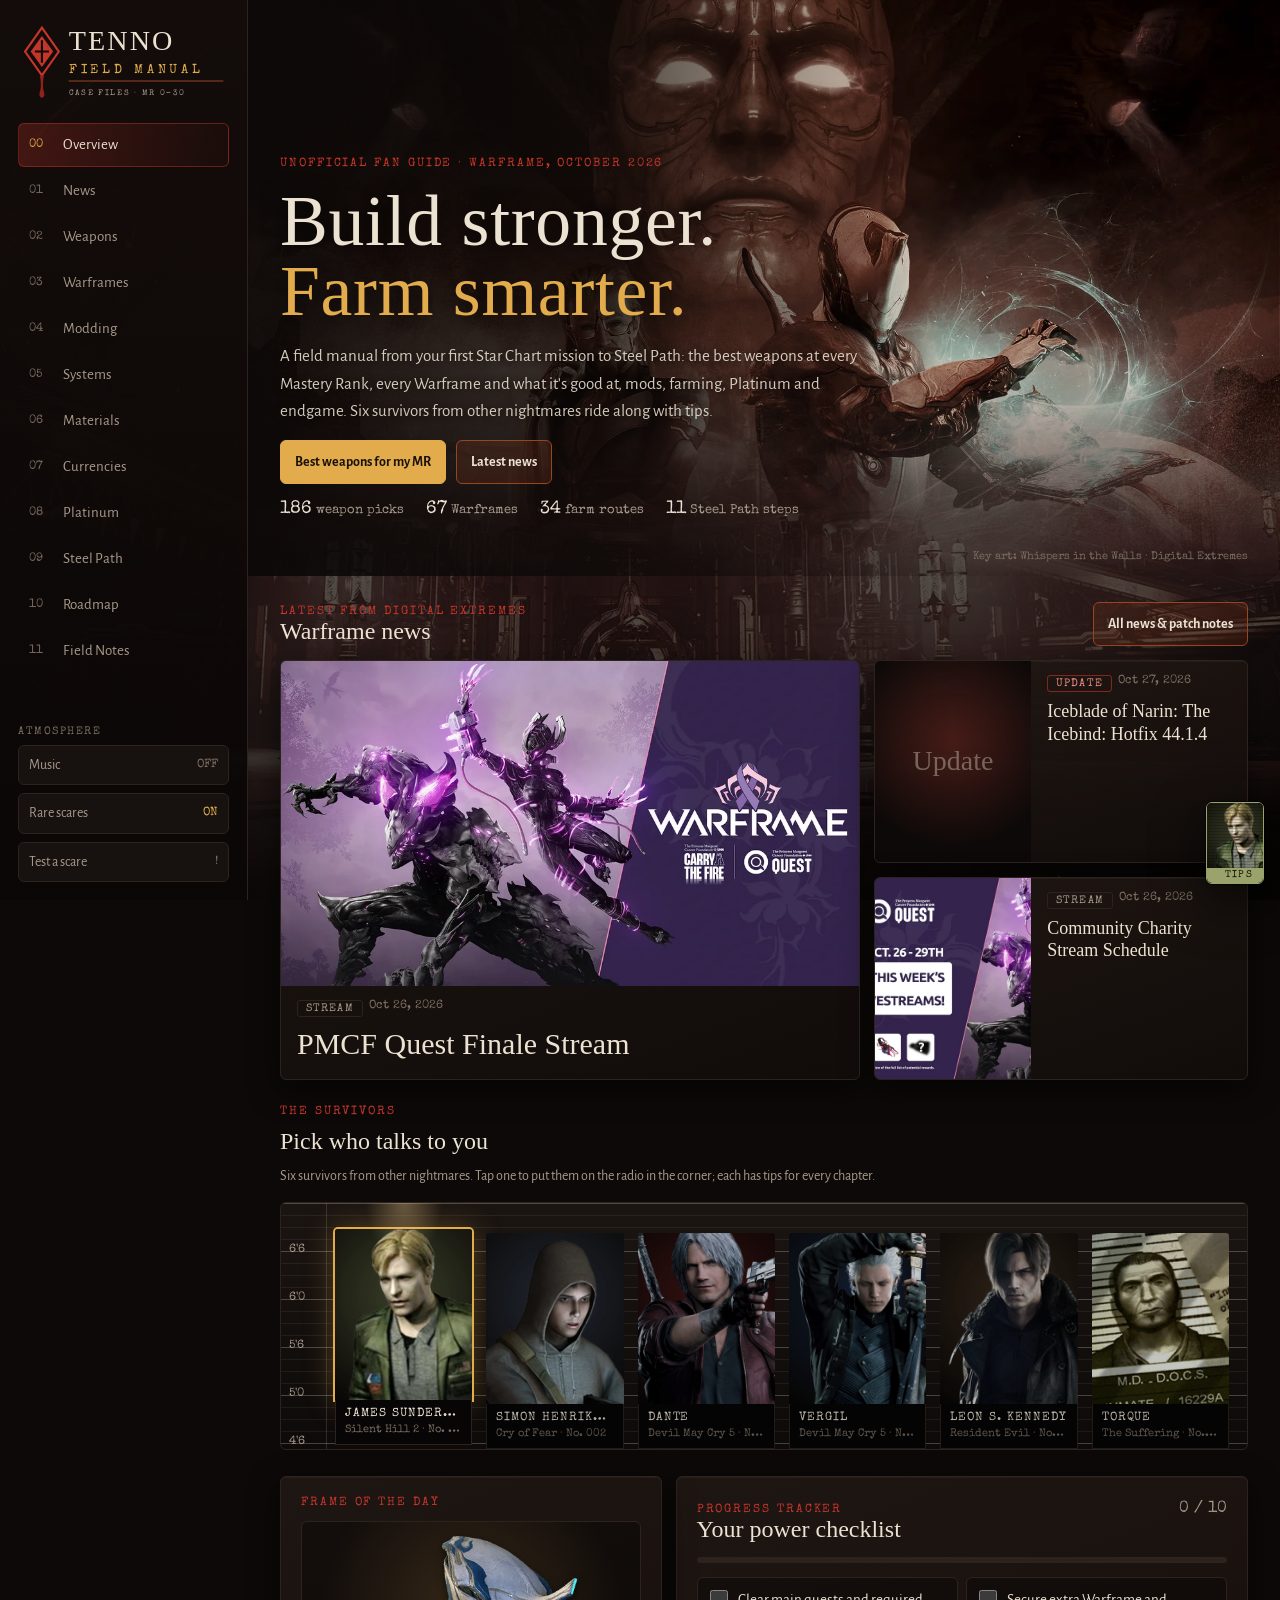
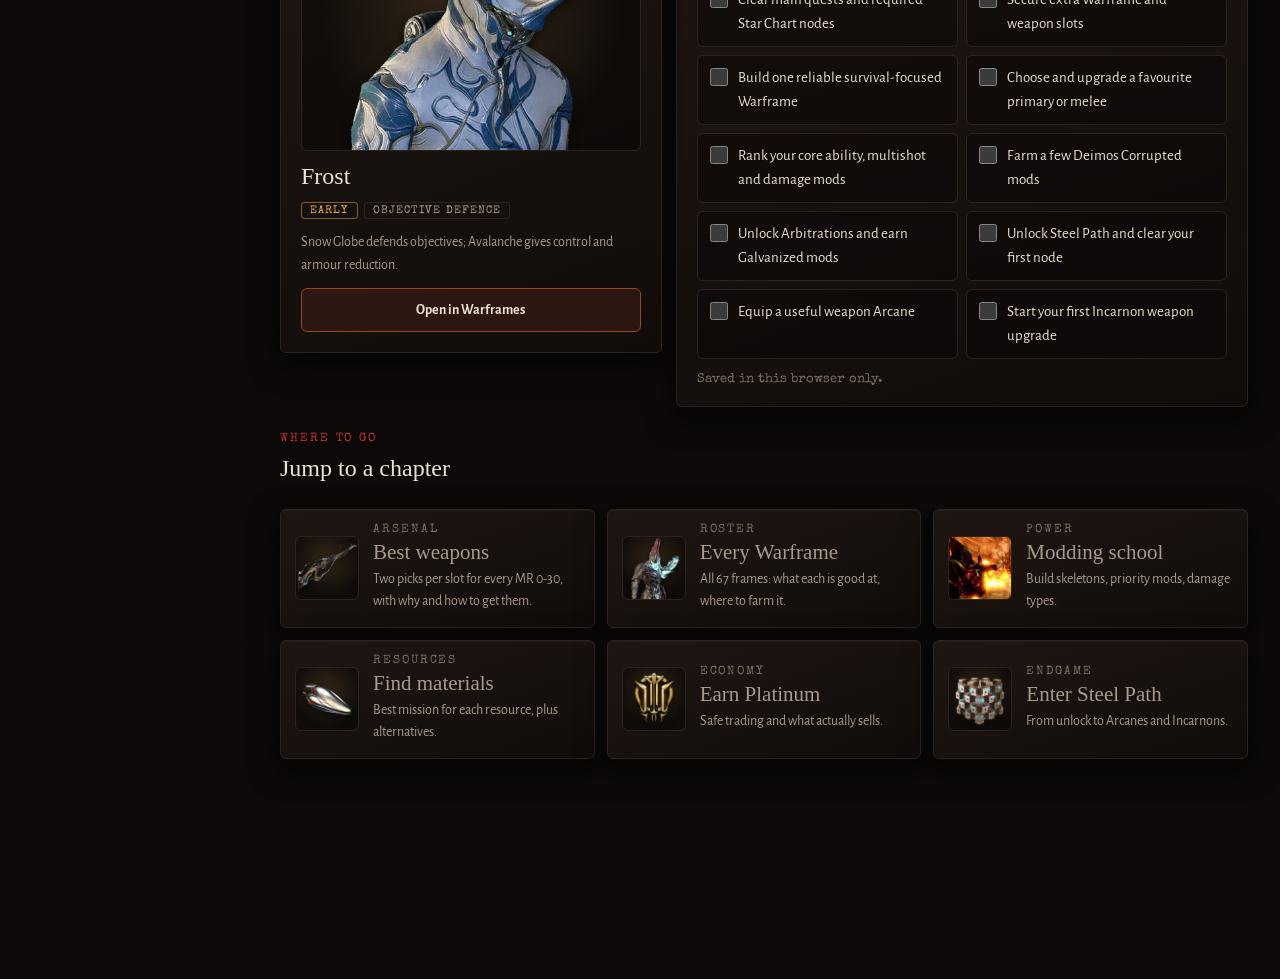
